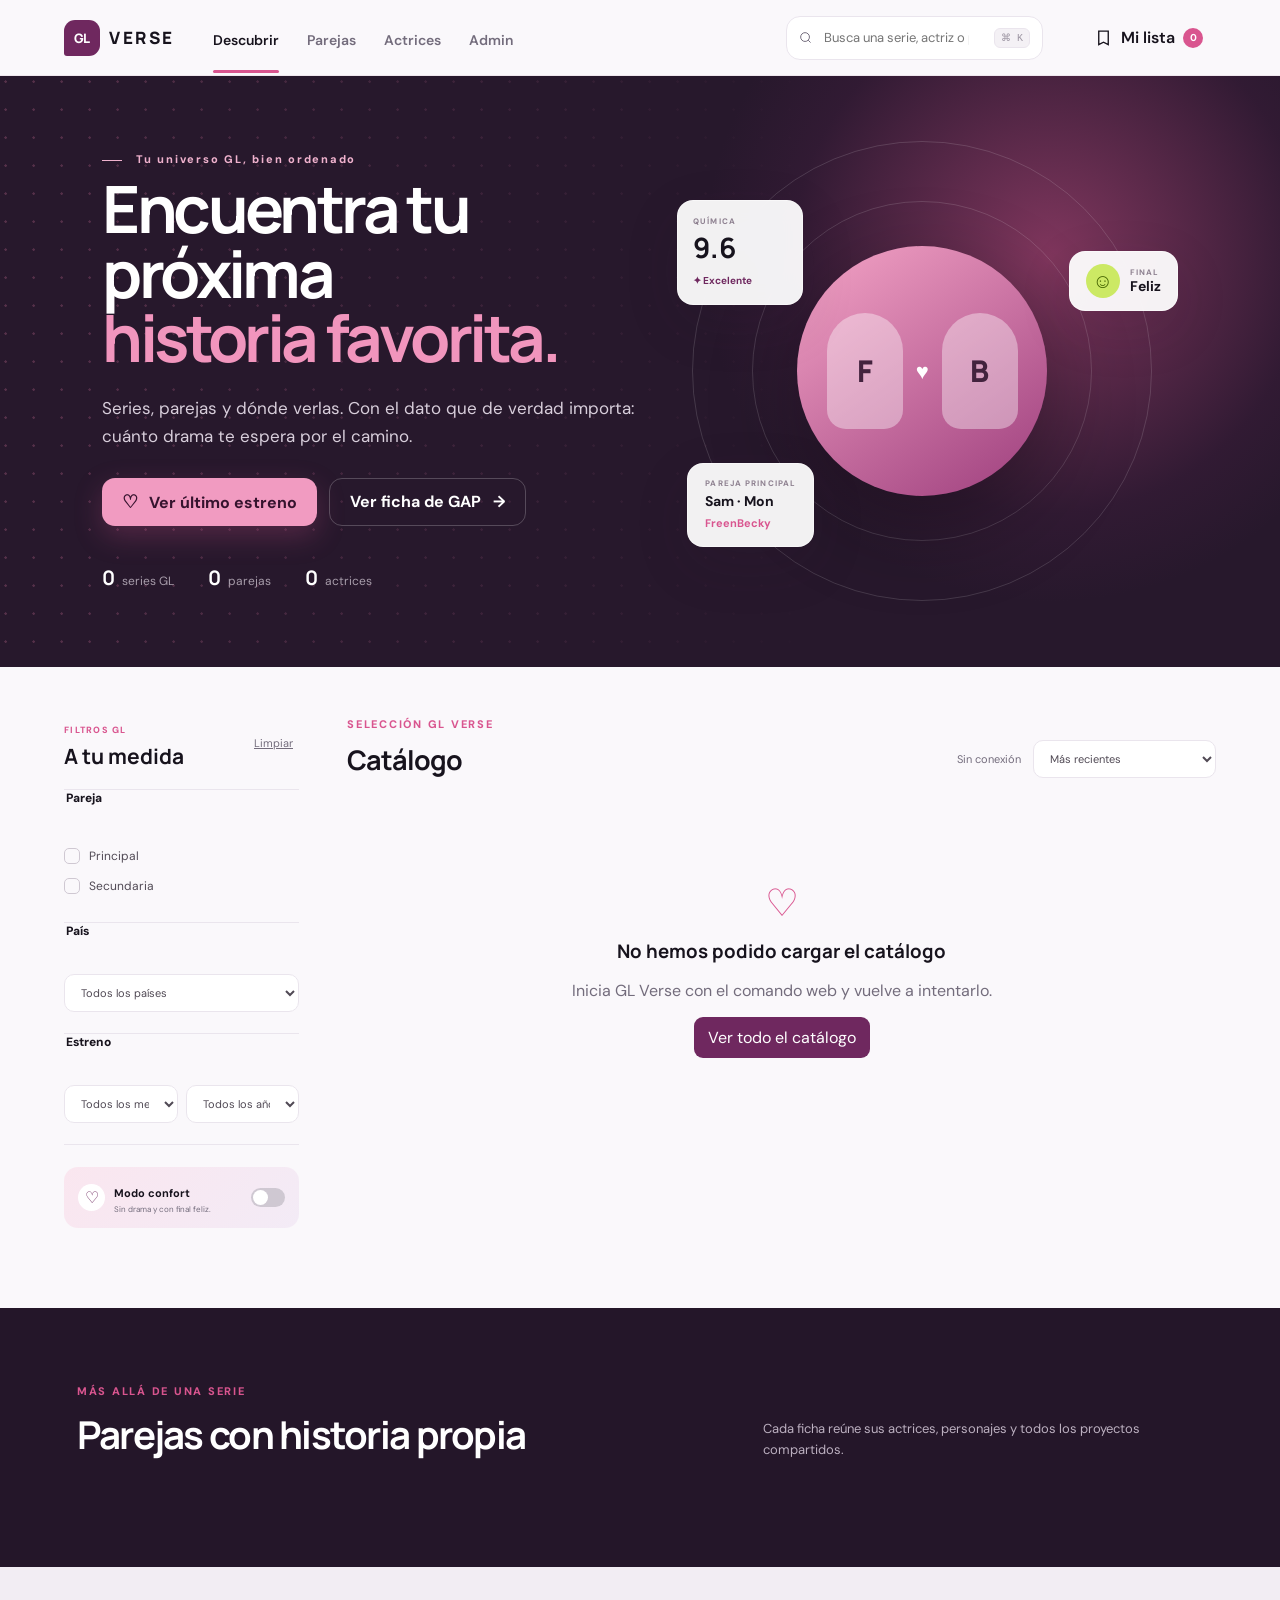
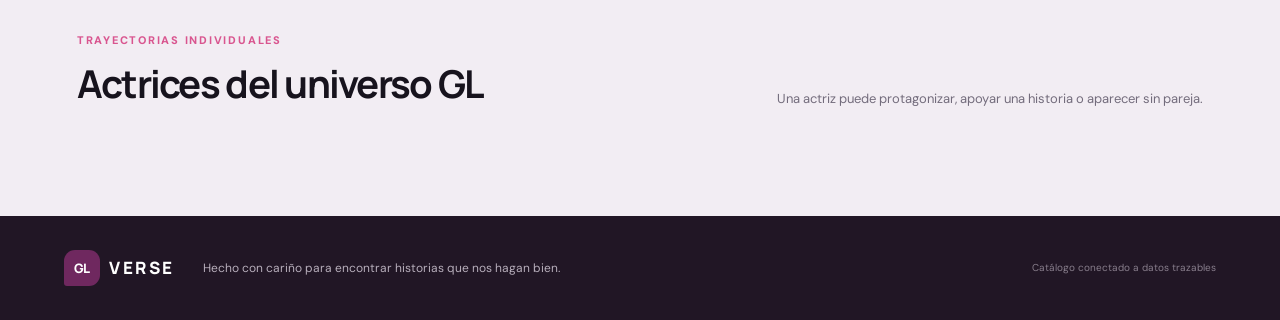
==== web/index.html @ 0f93eab9 "Add authenticated catalog backoffice" ====
<!doctype html>
<html lang="es">
  <head>
    <meta charset="utf-8" />
    <meta name="viewport" content="width=device-width, initial-scale=1" />
    <meta name="description" content="GL Verse, descubre series GL por parejas, química, drama y final." />
    <title>GL Verse — Tu guía del universo GL</title>
    <link rel="preconnect" href="https://fonts.googleapis.com" />
    <link rel="preconnect" href="https://fonts.gstatic.com" crossorigin />
    <link href="https://fonts.googleapis.com/css2?family=DM+Sans:wght@400;500;600;700&family=Manrope:wght@600;700;800&display=swap" rel="stylesheet" />
    <link rel="stylesheet" href="styles.css" />
  </head>
  <body>
    <header class="topbar">
      <a class="brand" href="#" aria-label="GL Verse, inicio">
        <span class="brand-mark" aria-hidden="true">GL</span>
        <span>VERSE</span>
      </a>
      <nav class="main-nav" aria-label="Navegación principal">
        <a class="active" href="#discover">Descubrir</a>
        <a href="#couples">Parejas</a>
        <a href="#actresses">Actrices</a>
        <a href="/admin.html">Admin</a>
      </nav>
      <label class="search" for="search-input">
        <svg viewBox="0 0 24 24" aria-hidden="true"><path d="m21 21-4.35-4.35m2.35-5.65a8 8 0 1 1-16 0 8 8 0 0 1 16 0Z" /></svg>
        <input id="search-input" type="search" placeholder="Busca una serie, actriz o pareja…" autocomplete="off" />
        <kbd>⌘ K</kbd>
      </label>
      <button class="watchlist-button" type="button" aria-label="Abrir mi lista">
        <svg viewBox="0 0 24 24" aria-hidden="true"><path d="M6 4h12v17l-6-3-6 3V4Z" /></svg>
        <span>Mi lista</span>
        <strong id="saved-count">0</strong>
      </button>
    </header>

    <main>
      <section class="hero" id="discover">
        <div class="hero-glow"></div>
        <div class="hero-copy">
          <p class="eyebrow"><span></span> Tu universo GL, bien ordenado</p>
          <h1>Encuentra tu próxima<br /><em>historia favorita.</em></h1>
          <p class="hero-description">Series, parejas y dónde verlas. Con el dato que de verdad importa: cuánto drama te espera por el camino.</p>
          <div class="hero-actions">
            <button class="primary-button" type="button" data-open-latest>
              <span aria-hidden="true">♡</span> Ver último estreno
            </button>
            <button class="ghost-button" type="button" data-open-featured>Ver ficha de GAP <span>→</span></button>
          </div>
          <div class="hero-metrics" aria-label="Resumen del catálogo">
            <div><strong id="metric-series">0</strong><span>series GL</span></div>
            <div><strong id="metric-pairs">0</strong><span>parejas</span></div>
            <div><strong id="metric-actresses">0</strong><span>actrices</span></div>
          </div>
        </div>
        <div class="hero-visual" aria-hidden="true">
          <div class="orbit orbit-one"></div>
          <div class="orbit orbit-two"></div>
          <div class="couple-silhouette"><span>F</span><i>♥</i><span>B</span></div>
          <div class="floating-card chemistry"><small>QUÍMICA</small><strong>9.6</strong><span>✦ Excelente</span></div>
          <div class="floating-card ending"><span>☺</span><div><small>FINAL</small><strong>Feliz</strong></div></div>
          <div class="floating-card pairing"><small>PAREJA PRINCIPAL</small><strong>Sam · Mon</strong><span>FreenBecky</span></div>
        </div>
      </section>

      <section class="provider-section" aria-labelledby="providers-title" hidden>
        <div class="section-heading compact">
          <div><p class="eyebrow">DÓNDE VER</p><h2 id="providers-title">Tus plataformas</h2></div>
          <p>Selecciona una o varias</p>
        </div>
        <div class="provider-list" id="provider-list"></div>
      </section>

      <section class="catalog" id="popular">
        <aside class="filters" aria-label="Filtros del catálogo">
          <div class="filter-title"><div><span>FILTROS GL</span><h2>A tu medida</h2></div><button id="reset-filters" type="button">Limpiar</button></div>
          <fieldset id="drama-fieldset" hidden>
            <legend>Nivel de drama</legend>
            <label class="range-label"><span>Sin drama</span><span>Alto</span></label>
            <input id="drama-filter" type="range" min="0" max="3" value="3" />
            <div class="range-value">Hasta <strong id="drama-value">3</strong>/3</div>
          </fieldset>
          <fieldset id="ending-fieldset" hidden>
            <legend>Tipo de final</legend>
            <label class="check-row"><input type="checkbox" name="ending" value="happy" /><span class="fake-check"></span><span>Final feliz</span><b>☺</b></label>
            <label class="check-row"><input type="checkbox" name="ending" value="bittersweet" /><span class="fake-check"></span><span>Final agridulce</span><b>◐</b></label>
            <label class="check-row"><input type="checkbox" name="ending" value="open" /><span class="fake-check"></span><span>Final abierto</span><b>◌</b></label>
            <label class="check-row"><input type="checkbox" name="ending" value="sad" /><span class="fake-check"></span><span>Final triste o trágico</span><b>☂</b></label>
          </fieldset>
          <fieldset>
            <legend>Pareja</legend>
            <label class="check-row"><input type="checkbox" name="pairing" value="main" /><span class="fake-check"></span><span>Principal</span></label>
            <label class="check-row"><input type="checkbox" name="pairing" value="supporting" /><span class="fake-check"></span><span>Secundaria</span></label>
          </fieldset>
          <fieldset>
            <legend>País</legend>
            <select id="country-filter"><option value="">Todos los países</option><option>Tailandia</option><option>Corea del Sur</option><option>Japón</option><option>Taiwán</option></select>
          </fieldset>
          <fieldset>
            <legend>Estreno</legend>
            <div class="release-filters">
              <select id="release-month-filter" aria-label="Filtrar por mes de estreno"><option value="">Todos los meses</option></select>
              <select id="release-year-filter" aria-label="Filtrar por año de estreno"><option value="">Todos los años</option></select>
            </div>
          </fieldset>
          <fieldset id="tag-fieldset" hidden>
            <legend>Etiqueta</legend>
            <select id="tag-filter"><option value="">Todas las etiquetas</option></select>
          </fieldset>
          <div class="comfort-box" id="comfort-box" hidden><span>♡</span><div><strong>Modo confort</strong><p>Sin drama y con final feliz.</p></div><button id="comfort-toggle" class="toggle" type="button" role="switch" aria-checked="false"><i></i></button></div>
        </aside>

        <div class="catalog-content">
          <div class="section-heading">
            <div><p class="eyebrow">SELECCIÓN GL VERSE</p><h2>Catálogo</h2></div>
            <div class="sort-control"><span id="result-count">Cargando…</span><select id="sort-select" aria-label="Ordenar catálogo"><option value="newest">Más recientes</option><option value="title">Título</option><option value="score" disabled>Mejor nota · próximamente</option></select></div>
          </div>
          <div class="active-filters" id="active-filters" aria-live="polite"></div>
          <div class="card-grid" id="series-grid"></div>
          <div class="empty-state" id="empty-state" hidden><span>♡</span><h3>No hemos encontrado ese match</h3><p>Prueba a quitar algún filtro o buscar otra pareja.</p><button type="button" data-reset>Ver todo el catálogo</button></div>
        </div>
      </section>

      <section class="universe-section" id="couples" aria-labelledby="couples-title">
        <div class="universe-heading"><div><p class="eyebrow">MÁS ALLÁ DE UNA SERIE</p><h2 id="couples-title">Parejas con historia propia</h2></div><p>Cada ficha reúne sus actrices, personajes y todos los proyectos compartidos.</p></div>
        <div class="pair-grid" id="pair-grid"></div>
      </section>

      <section class="universe-section actresses-section" id="actresses" aria-labelledby="actresses-title">
        <div class="universe-heading"><div><p class="eyebrow">TRAYECTORIAS INDIVIDUALES</p><h2 id="actresses-title">Actrices del universo GL</h2></div><p>Una actriz puede protagonizar, apoyar una historia o aparecer sin pareja.</p></div>
        <div class="actress-grid" id="actress-grid"></div>
      </section>
    </main>

    <dialog class="detail-dialog" id="detail-dialog">
      <button class="dialog-close" type="button" aria-label="Cerrar">×</button>
      <div id="detail-content"></div>
    </dialog>

    <footer>
      <a class="brand" href="#"><span class="brand-mark">GL</span><span>VERSE</span></a>
      <p>Hecho con cariño para encontrar historias que nos hagan bien.</p>
      <span>Catálogo conectado a datos trazables</span>
    </footer>
    <script src="app.js"></script>
  </body>
</html>
---- web/styles.css ----
:root {
  --ink: #17131d;
  --muted: #736c7c;
  --paper: #faf8fb;
  --surface: #ffffff;
  --line: #eae5ed;
  --plum: #6f285f;
  --pink: #d9558f;
  --pink-soft: #f7dce9;
  --lime: #cce964;
  --shadow: 0 18px 55px rgba(49, 26, 47, 0.12);
}

* { box-sizing: border-box; }
html { scroll-behavior: smooth; }
body { margin: 0; background: var(--paper); color: var(--ink); font-family: "DM Sans", sans-serif; }
button, input, select { font: inherit; }
button, select { cursor: pointer; }

.topbar { position: sticky; top: 0; z-index: 30; height: 76px; padding: 0 clamp(24px, 5vw, 76px); display: flex; align-items: center; gap: 38px; background: rgba(250, 248, 251, .91); border-bottom: 1px solid rgba(111, 40, 95, .08); backdrop-filter: blur(18px); }
.brand { display: inline-flex; align-items: center; gap: 9px; color: var(--ink); font-family: Manrope, sans-serif; font-size: 17px; font-weight: 800; letter-spacing: .15em; text-decoration: none; white-space: nowrap; }
.brand-mark { width: 36px; height: 36px; display: grid; place-items: center; color: white; background: var(--plum); border-radius: 11px 11px 11px 3px; font-size: 13px; letter-spacing: -.04em; }
.main-nav { display: flex; gap: 28px; }
.main-nav a { position: relative; padding: 28px 0 24px; color: var(--muted); font-size: 14px; font-weight: 600; text-decoration: none; }
.main-nav a.active, .main-nav a:hover { color: var(--ink); }
.main-nav a.active::after { content: ""; position: absolute; left: 0; right: 0; bottom: 0; height: 3px; border-radius: 3px; background: var(--pink); }
.search { min-width: 240px; max-width: 430px; height: 44px; margin-left: auto; padding: 0 12px; display: flex; align-items: center; gap: 10px; background: white; border: 1px solid var(--line); border-radius: 14px; }
.search:focus-within { border-color: rgba(217, 85, 143, .65); box-shadow: 0 0 0 4px rgba(217, 85, 143, .1); }
.search svg { width: 19px; fill: none; stroke: var(--muted); stroke-width: 1.8; }
.search input { width: 100%; border: 0; outline: 0; background: transparent; color: var(--ink); font-size: 13px; }
.search kbd { padding: 3px 6px; color: #9b94a1; background: #f4f1f5; border: 1px solid var(--line); border-radius: 6px; font-size: 10px; white-space: nowrap; }
.watchlist-button { height: 42px; padding: 0 13px; display: flex; align-items: center; gap: 8px; color: var(--ink); background: transparent; border: 0; border-radius: 12px; font-weight: 600; }
.watchlist-button:hover { background: white; }
.watchlist-button svg { width: 19px; fill: none; stroke: currentColor; stroke-width: 1.7; }
.watchlist-button strong { min-width: 20px; height: 20px; display: grid; place-items: center; color: white; background: var(--pink); border-radius: 99px; font-size: 10px; }

.hero { position: relative; min-height: 510px; padding: 76px clamp(24px, 8vw, 122px); display: grid; grid-template-columns: 1.05fr .95fr; align-items: center; overflow: hidden; color: white; background: #27182c; }
.hero::before { content: ""; position: absolute; inset: 0; opacity: .22; background-image: radial-gradient(circle at 20% 20%, #ff8ab7 0 1px, transparent 1.5px); background-size: 28px 28px; mask-image: linear-gradient(90deg, black, transparent 65%); }
.hero-glow { position: absolute; width: 700px; height: 700px; right: -120px; top: -170px; border-radius: 50%; background: radial-gradient(circle, rgba(217,85,143,.5), rgba(111,40,95,.14) 52%, transparent 70%); }
.hero-copy { position: relative; z-index: 2; max-width: 650px; }
.eyebrow { margin: 0 0 10px; color: var(--pink); font-size: 11px; font-weight: 800; letter-spacing: .16em; }
.hero .eyebrow { color: #f0b2ce; }
.hero .eyebrow span { width: 20px; height: 1px; margin-right: 9px; display: inline-block; vertical-align: middle; background: currentColor; }
.hero h1 { margin: 0; font-family: Manrope, sans-serif; font-size: clamp(44px, 5.1vw, 76px); line-height: .99; letter-spacing: -.055em; }
.hero h1 em { color: #f195bd; font-style: normal; }
.hero-description { max-width: 560px; margin: 24px 0 28px; color: #d8cedb; font-size: 17px; line-height: 1.65; }
.hero-actions { display: flex; gap: 12px; }
.primary-button, .ghost-button { min-height: 48px; padding: 0 20px; border-radius: 13px; font-weight: 700; }
.primary-button { color: #36132e; background: #f19bc1; border: 0; box-shadow: 0 10px 28px rgba(217,85,143,.25); }
.primary-button:hover { background: #f7b5d1; transform: translateY(-1px); }
.primary-button span { margin-right: 7px; font-size: 18px; }
.ghost-button { color: white; background: transparent; border: 1px solid rgba(255,255,255,.22); }
.ghost-button:hover { background: rgba(255,255,255,.08); }
.ghost-button span { margin-left: 8px; }
.hero-metrics { margin-top: 38px; display: flex; gap: 34px; }
.hero-metrics div { display: flex; align-items: baseline; gap: 7px; }
.hero-metrics strong { font-family: Manrope, sans-serif; font-size: 20px; }
.hero-metrics span { color: #a89dab; font-size: 12px; }

.hero-visual { position: relative; z-index: 2; height: 390px; }
.orbit { position: absolute; left: 50%; top: 50%; border: 1px solid rgba(255,255,255,.14); border-radius: 50%; transform: translate(-50%,-50%); }
.orbit-one { width: 340px; height: 340px; }
.orbit-two { width: 460px; height: 460px; }
.couple-silhouette { position: absolute; left: 50%; top: 50%; width: 250px; height: 250px; display: flex; align-items: center; justify-content: center; gap: 13px; border-radius: 50%; background: linear-gradient(145deg, #f4a4c6, #9d3e7d); box-shadow: 0 30px 90px rgba(0,0,0,.3); transform: translate(-50%,-50%); }
.couple-silhouette span { width: 76px; height: 116px; padding-top: 37px; border-radius: 48px 48px 24px 24px; text-align: center; color: #43233e; background: rgba(255,255,255,.38); font-family: Manrope; font-size: 30px; font-weight: 800; }
.couple-silhouette i { color: white; font-size: 22px; font-style: normal; }
.floating-card { position: absolute; color: var(--ink); background: rgba(255,255,255,.94); border: 1px solid rgba(255,255,255,.5); border-radius: 16px; box-shadow: var(--shadow); backdrop-filter: blur(10px); }
.floating-card small { display: block; color: #8f8291; font-size: 8px; font-weight: 800; letter-spacing: .14em; }
.chemistry { left: 2%; top: 6%; width: 126px; padding: 15px; }
.chemistry strong { display: block; margin: 2px 0; font-family: Manrope; font-size: 28px; }
.chemistry span { color: var(--plum); font-size: 10px; font-weight: 700; }
.ending { right: 0; top: 19%; padding: 12px 16px; display: flex; align-items: center; gap: 10px; }
.ending > span { width: 34px; height: 34px; display: grid; place-items: center; color: #456400; background: var(--lime); border-radius: 50%; font-size: 20px; }
.ending strong { display: block; font-size: 14px; }
.pairing { left: 4%; bottom: 5%; padding: 14px 17px; }
.pairing strong { display: block; margin: 4px 0 1px; font-size: 14px; }
.pairing span { color: var(--pink); font-size: 11px; font-weight: 700; }

.provider-section { padding: 38px clamp(24px, 6vw, 90px) 30px; background: white; border-bottom: 1px solid var(--line); }
.section-heading { margin-bottom: 22px; display: flex; align-items: end; justify-content: space-between; gap: 20px; }
.section-heading.compact { align-items: center; }
.section-heading h2 { margin: 0; font-family: Manrope; font-size: 27px; letter-spacing: -.035em; }
.section-heading.compact h2 { font-size: 20px; }
.section-heading.compact p:last-child { color: var(--muted); font-size: 12px; }
.provider-list { display: flex; gap: 11px; overflow-x: auto; scrollbar-width: none; }
.provider-list::-webkit-scrollbar { display: none; }
.provider-pill { flex: 0 0 auto; height: 54px; padding: 0 17px 0 10px; display: flex; align-items: center; gap: 10px; color: var(--ink); background: var(--surface); border: 1px solid var(--line); border-radius: 15px; font-weight: 700; }
.provider-pill:hover, .provider-pill.active { border-color: var(--pink); box-shadow: 0 6px 20px rgba(111,40,95,.08); }
.provider-pill.active { background: #fff7fa; }
.provider-icon { width: 35px; height: 35px; display: grid; place-items: center; color: white; border-radius: 10px; font-size: 10px; font-weight: 800; letter-spacing: -.03em; }
.provider-pill small { display: block; color: var(--muted); font-size: 9px; font-weight: 500; }

.catalog { max-width: 1500px; margin: 0 auto; padding: 50px clamp(24px, 5vw, 76px) 80px; display: grid; grid-template-columns: 235px minmax(0, 1fr); gap: 48px; }
.filters { align-self: start; position: sticky; top: 100px; }
.filter-title { padding-bottom: 19px; display: flex; justify-content: space-between; border-bottom: 1px solid var(--line); }
.filter-title span { color: var(--pink); font-size: 9px; font-weight: 800; letter-spacing: .14em; }
.filter-title h2 { margin: 4px 0 0; font-family: Manrope; font-size: 21px; }
.filter-title button { color: var(--muted); background: none; border: 0; font-size: 11px; text-decoration: underline; }
.filters fieldset { margin: 0; padding: 21px 0; border: 0; border-bottom: 1px solid var(--line); }
.filters legend { margin-bottom: 14px; font-size: 12px; font-weight: 800; }
.range-label { display: flex; justify-content: space-between; color: var(--muted); font-size: 9px; }
.filters input[type="range"] { width: 100%; height: 4px; margin: 12px 0 7px; accent-color: var(--pink); }
.range-value { color: var(--muted); font-size: 10px; text-align: right; }
.range-value strong { color: var(--pink); }
.check-row { min-height: 30px; display: flex; align-items: center; gap: 9px; color: #514a55; font-size: 12px; cursor: pointer; }
.check-row input { position: absolute; opacity: 0; }
.fake-check { width: 16px; height: 16px; display: grid; place-items: center; border: 1px solid #cfc8d2; border-radius: 5px; }
.check-row input:checked + .fake-check { background: var(--pink); border-color: var(--pink); }
.check-row input:checked + .fake-check::after { content: "✓"; color: white; font-size: 10px; }
.check-row b { margin-left: auto; color: var(--muted); font-weight: 400; }
.filters select, .sort-control select { width: 100%; padding: 10px 12px; color: #514a55; background: white; border: 1px solid var(--line); border-radius: 10px; font-size: 11px; outline: 0; }
.release-filters { display: grid; grid-template-columns: repeat(2,minmax(0,1fr)); gap: 8px; }
.comfort-box { margin-top: 22px; padding: 14px; display: grid; grid-template-columns: 28px 1fr auto; align-items: center; gap: 8px; background: linear-gradient(135deg,#fae6ef,#f3ebf6); border-radius: 14px; }
.comfort-box > span { width: 27px; height: 27px; display: grid; place-items: center; color: var(--plum); background: white; border-radius: 50%; }
.comfort-box strong { font-size: 11px; }
.comfort-box p { margin: 2px 0 0; color: var(--muted); font-size: 8px; }
.toggle { width: 34px; height: 19px; padding: 2px; background: #cfc8d2; border: 0; border-radius: 99px; }
.toggle i { width: 15px; height: 15px; display: block; background: white; border-radius: 50%; transition: transform .2s; }
.toggle[aria-checked="true"] { background: var(--pink); }
.toggle[aria-checked="true"] i { transform: translateX(15px); }

.sort-control { display: flex; align-items: center; gap: 12px; }
.sort-control span { color: var(--muted); font-size: 11px; white-space: nowrap; }
.sort-control select { width: auto; min-width: 145px; }
.active-filters { min-height: 0; margin: -8px 0 16px; display: flex; flex-wrap: wrap; gap: 7px; }
.filter-chip { padding: 6px 9px; color: var(--plum); background: var(--pink-soft); border: 0; border-radius: 99px; font-size: 10px; font-weight: 700; }
.filter-chip::after { content: " ×"; }
.card-grid { display: grid; grid-template-columns: repeat(3, minmax(0, 1fr)); gap: 25px 18px; }
.series-card { min-width: 0; }
.poster { position: relative; aspect-ratio: 16/21; padding: 17px; overflow: hidden; display: flex; flex-direction: column; justify-content: space-between; color: white; background: linear-gradient(145deg,var(--poster-start),var(--poster-end)); border-radius: 17px; box-shadow: 0 12px 28px rgba(42,29,44,.12); cursor: pointer; transition: transform .2s, box-shadow .2s; }
.poster:hover { transform: translateY(-4px); box-shadow: 0 20px 35px rgba(42,29,44,.18); }
.poster > img { position: absolute; inset: 0; width: 100%; height: 100%; object-fit: cover; }
.poster > img + .poster-top, .poster > img ~ .poster-title { text-shadow: 0 1px 10px rgba(0,0,0,.7); }
.poster::before { content: ""; position: absolute; width: 170px; height: 230px; right: -45px; bottom: -55px; border: 1px solid rgba(255,255,255,.25); border-radius: 50% 50% 20% 20%; transform: rotate(-20deg); }
.poster::after { content: attr(data-initials); position: absolute; right: 13px; bottom: -17px; color: rgba(255,255,255,.12); font-family: Manrope; font-size: 85px; font-weight: 800; letter-spacing: -.08em; }
.poster-top, .poster-title { position: relative; z-index: 2; }
.poster-top { display: flex; justify-content: space-between; align-items: start; }
.rank { width: 29px; height: 29px; display: grid; place-items: center; background: rgba(18,9,23,.35); border: 1px solid rgba(255,255,255,.3); border-radius: 9px; font-size: 10px; font-weight: 800; backdrop-filter: blur(8px); }
.save-button { width: 33px; height: 33px; display: grid; place-items: center; color: white; background: rgba(18,9,23,.3); border: 1px solid rgba(255,255,255,.25); border-radius: 50%; font-size: 17px; }
.save-button.saved { color: #37132f; background: var(--lime); }
.poster-title small { font-size: 9px; font-weight: 700; letter-spacing: .12em; opacity: .8; }
.poster-title strong { display: block; max-width: 90%; margin-top: 5px; font-family: Manrope; font-size: clamp(21px,2vw,31px); line-height: .98; letter-spacing: -.045em; }
.card-info { padding: 12px 4px 0; }
.card-info h3 { margin: 0 0 4px; font-family: Manrope; font-size: 15px; letter-spacing: -.02em; white-space: nowrap; overflow: hidden; text-overflow: ellipsis; }
.card-meta { color: var(--muted); font-size: 10px; }
.review-badge { width: max-content; margin-top: 7px; padding: 4px 7px; display: block; color: #496100; background: #e8f5ba; border-radius: 7px; font-size: 8px; font-weight: 800; text-transform: uppercase; letter-spacing: .05em; }
.pair-row { margin-top: 9px; display: flex; align-items: center; justify-content: space-between; gap: 7px; }
.pair-name { min-width: 0; color: var(--plum); font-size: 11px; font-weight: 700; white-space: nowrap; overflow: hidden; text-overflow: ellipsis; }
.badges { display: flex; gap: 4px; }
.badge { padding: 4px 6px; border-radius: 6px; font-size: 8px; font-weight: 800; white-space: nowrap; }
.badge.happy { color: #466000; background: #e8f5ba; }
.badge.drama { color: #8c3b60; background: #f8deea; }
.empty-state { padding: 70px 20px; text-align: center; }
.empty-state > span { font-size: 38px; color: var(--pink); }
.empty-state h3 { margin: 10px 0 5px; font-family: Manrope; }
.empty-state p { color: var(--muted); }
.empty-state button { padding: 10px 14px; color: white; background: var(--plum); border: 0; border-radius: 9px; }

.detail-dialog { width: min(1080px, calc(100% - 30px)); max-height: min(900px, calc(100vh - 32px)); padding: 0; overflow: auto; color: var(--ink); background: white; border: 0; border-radius: 24px; box-shadow: 0 35px 100px rgba(16,7,18,.4); }
.detail-dialog::backdrop { background: rgba(21,12,23,.66); backdrop-filter: blur(6px); }
.dialog-close { position: absolute; z-index: 3; right: 16px; top: 16px; width: 38px; height: 38px; color: white; background: rgba(0,0,0,.25); border: 1px solid rgba(255,255,255,.3); border-radius: 50%; font-size: 24px; }
.detail-hero { min-height: 245px; padding: 36px; display: flex; align-items: end; color: white; }
.detail-hero .eyebrow { color: rgba(255,255,255,.7); }
.detail-hero h2 { margin: 0; font-family: Manrope; font-size: 40px; letter-spacing: -.05em; }
.detail-body { padding: 27px 36px 34px; display: grid; grid-template-columns: 1.2fr .8fr; gap: 36px; }
.detail-body p { color: var(--muted); font-size: 13px; line-height: 1.65; }
.pair-card { padding: 17px; background: #f8f3f7; border-radius: 15px; }
.pair-card small { color: var(--pink); font-size: 9px; font-weight: 800; letter-spacing: .1em; }
.pair-card h3 { margin: 5px 0 2px; font-family: Manrope; }
.pair-card p { margin: 0; }
.score-grid { display: grid; grid-template-columns: 1fr 1fr; gap: 9px; }
.score-grid div { padding: 13px; border: 1px solid var(--line); border-radius: 12px; }
.score-grid span { display: block; color: var(--muted); font-size: 9px; }
.score-grid strong { font-family: Manrope; font-size: 18px; }
.where-to-watch { margin-top: 13px; padding: 13px; display: flex; justify-content: space-between; align-items: center; background: var(--ink); color: white; border-radius: 12px; font-size: 11px; }
.where-to-watch strong { color: var(--lime); }

.universe-section { padding: 76px clamp(24px, 6vw, 90px); background: #241629; color: white; }
.universe-section.actresses-section { padding-top: 66px; background: #f2edf3; color: var(--ink); }
.universe-heading { max-width: 1420px; margin: 0 auto 30px; display: flex; align-items: end; justify-content: space-between; gap: 30px; }
.universe-heading h2 { margin: 0; font-family: Manrope; font-size: clamp(28px,3vw,42px); letter-spacing: -.045em; }
.universe-heading > p { max-width: 440px; margin: 0; color: #bcb0c0; font-size: 13px; line-height: 1.6; }
.actresses-section .universe-heading > p { color: var(--muted); }
.pair-grid { max-width: 1420px; margin: 0 auto; display: grid; grid-template-columns: repeat(5,minmax(0,1fr)); gap: 15px; }
.universe-card { min-width: 0; padding: 0; overflow: hidden; color: white; text-align: left; background: rgba(255,255,255,.06); border: 1px solid rgba(255,255,255,.1); border-radius: 18px; transition: transform .2s, border-color .2s; }
.universe-card:hover { transform: translateY(-4px); border-color: rgba(241,149,189,.65); }
.universe-card .entity-media { aspect-ratio: 16/10; border-radius: 0; }
.universe-card-copy { padding: 14px 15px 16px; display: block; }
.universe-card-copy small { color: #c7b9ca; font-size: 9px; text-transform: uppercase; letter-spacing: .1em; }
.universe-card-copy strong { margin: 3px 0; display: block; font-family: Manrope; font-size: 17px; }
.universe-card-copy > span { color: #e6a7c5; font-size: 11px; }
.actress-grid { max-width: 1420px; margin: 0 auto; display: grid; grid-template-columns: repeat(6,minmax(0,1fr)); gap: 12px; }
.actress-card { min-width: 0; padding: 12px; display: flex; align-items: center; gap: 11px; text-align: left; color: var(--ink); background: white; border: 1px solid var(--line); border-radius: 15px; transition: transform .2s, box-shadow .2s; }
.actress-card:hover { transform: translateY(-2px); box-shadow: 0 12px 25px rgba(49,26,47,.1); }
.actress-card .entity-media { flex: 0 0 48px; width: 48px; height: 48px; aspect-ratio: 1; border-radius: 50%; }
.actress-card > span { min-width: 0; }
.actress-card strong, .actress-card small { display: block; overflow: hidden; text-overflow: ellipsis; white-space: nowrap; }
.actress-card strong { font-family: Manrope; font-size: 13px; }
.actress-card small { margin-top: 3px; color: var(--muted); font-size: 9px; }

.entity-media { position: relative; width: 100%; aspect-ratio: 4/5; overflow: hidden; display: grid; place-items: center; background: linear-gradient(145deg,var(--media-start),var(--media-end)); border-radius: 19px; }
.entity-media.cover { aspect-ratio: 3/4; }
.entity-media.portrait { aspect-ratio: 4/5; }
.entity-media img { position: absolute; inset: 0; width: 100%; height: 100%; object-fit: cover; }
.media-fallback { color: rgba(255,255,255,.8); font-family: Manrope; font-size: clamp(32px,6vw,76px); font-weight: 800; letter-spacing: -.08em; text-shadow: 0 12px 30px rgba(0,0,0,.18); }
.entity-media::after { content: ""; position: absolute; width: 72%; height: 72%; right: -25%; bottom: -30%; border: 1px solid rgba(255,255,255,.25); border-radius: 50%; }
.image-source { position: absolute; z-index: 2; left: 10px; bottom: 10px; padding: 6px 8px; color: white; background: rgba(20,10,23,.62); border-radius: 7px; font-size: 8px; text-decoration: none; backdrop-filter: blur(8px); }
.release-source { display: inline-block; margin-top: 8px; color: var(--pink); font-size: 9px; font-weight: 700; text-decoration: none; }
.availability-list { margin-top: 8px; border: 1px solid var(--line); border-radius: 12px; overflow: hidden; }
.availability-row { min-height: 60px; padding: 9px 12px; display: grid; grid-template-columns: auto 1fr auto; align-items: center; gap: 11px; color: var(--ink); text-decoration: none; border-bottom: 1px solid var(--line); }
.availability-row .provider-icon { background: var(--plum); }
.availability-row:last-child { border-bottom: 0; }
.availability-row:hover { background: #fcf8fa; }
.availability-row strong, .availability-row small { display: block; }
.availability-row strong { font-family: Manrope; font-size: 12px; }
.availability-row small { margin-top: 3px; color: var(--muted); font-size: 9px; }
.availability-row em { color: var(--plum); font-size: 9px; font-style: normal; }
.pending-copy { padding: 14px; color: var(--muted); font-size: 11px; }
.metadata-grid { display: grid; grid-template-columns: repeat(2,minmax(0,1fr)); gap: 10px; }
.metadata-grid > span, .metadata-row, .warning-row { padding: 12px; background: #fbf8fa; border: 1px solid var(--line); border-radius: 11px; }
.metadata-grid small, .metadata-row small, .warning-row small { display: block; margin-top: 3px; color: var(--muted); font-size: 10px; }
.metadata-chips { display: flex; flex-wrap: wrap; gap: 7px; }
.metadata-chip { padding: 6px 10px; color: var(--plum); background: var(--pink-soft); border-radius: 99px; font-size: 10px; font-weight: 700; }
.metadata-list { display: grid; gap: 8px; }
.warning-row.high { border-left: 4px solid #a33d61; }
.warning-row.medium { border-left: 4px solid #d18846; }
.warning-row.low { border-left: 4px solid #73915c; }
.season-row { padding: 12px; background: #fbf8fa; border: 1px solid var(--line); border-radius: 11px; }
.season-row summary { cursor: pointer; font-weight: 700; }
.season-row summary small { margin-left: 7px; color: var(--muted); font-weight: 500; }
.season-row p { padding: 9px 0 0 12px; display: flex; justify-content: space-between; gap: 12px; color: var(--muted); font-size: 10px; }
.detail-toolbar { min-height: 58px; padding: 0 64px 0 24px; display: flex; align-items: center; justify-content: space-between; color: var(--muted); border-bottom: 1px solid var(--line); font-size: 10px; font-weight: 800; letter-spacing: .12em; text-transform: uppercase; }
.detail-toolbar button { padding: 8px 10px; color: var(--plum); background: var(--pink-soft); border: 0; border-radius: 9px; font-size: 10px; font-weight: 700; letter-spacing: 0; text-transform: none; }
.detail-layout { padding: 34px; display: grid; grid-template-columns: minmax(220px,300px) minmax(0,1fr); gap: 38px; }
.detail-layout > aside { min-width: 0; }
.detail-main { min-width: 0; }
.detail-main h2 { margin: 0; font-family: Manrope; font-size: clamp(36px,5vw,59px); line-height: 1; letter-spacing: -.055em; }
.detail-lead { max-width: 680px; margin: 18px 0 23px; color: var(--muted); font-size: 14px; line-height: 1.7; }
.real-name { margin: 7px 0 20px; color: var(--muted); font-size: 15px; }
.score-strip { display: grid; grid-template-columns: repeat(4,1fr); border: 1px solid var(--line); border-radius: 14px; }
.score-strip span { padding: 13px; border-right: 1px solid var(--line); }
.score-strip span:last-child { border-right: 0; }
.score-strip small, .section-kicker { display: block; color: var(--muted); font-size: 8px; font-weight: 800; letter-spacing: .11em; }
.score-strip strong { margin-top: 3px; display: block; font-family: Manrope; font-size: 14px; }
.detail-section { margin-top: 28px; }
.section-kicker { margin: 0 0 10px; color: var(--pink); }
.relation-grid { display: grid; grid-template-columns: repeat(2,minmax(0,1fr)); gap: 9px; }
.relation-card { padding: 12px; display: flex; align-items: center; gap: 12px; text-align: left; color: var(--ink); background: #f8f3f7; border: 1px solid transparent; border-radius: 14px; }
.relation-card:hover { border-color: #e7bad0; }
.relation-avatar, .cast-avatar, .compact-pair > span { flex: 0 0 auto; width: 45px; height: 45px; display: grid; place-items: center; color: white; background: linear-gradient(145deg,var(--media-start),var(--media-end)); border-radius: 13px; font-family: Manrope; font-size: 12px; font-weight: 800; }
.cast-avatar { position: relative; overflow: hidden; }
.cast-avatar img { position: absolute; inset: 0; width: 100%; height: 100%; object-fit: cover; }
.relation-card > span:last-child { min-width: 0; }
.relation-card small, .relation-card strong, .relation-card em { display: block; }
.relation-card small { color: var(--pink); font-size: 8px; font-weight: 800; text-transform: uppercase; }
.relation-card strong { margin: 2px 0; font-family: Manrope; font-size: 13px; }
.relation-card em { color: var(--muted); font-size: 10px; font-style: normal; }
.cast-list, .history-list { overflow: hidden; border: 1px solid var(--line); border-radius: 14px; }
.cast-row, .history-row { width: 100%; min-height: 62px; padding: 10px 12px; display: grid; grid-template-columns: auto 1fr auto; align-items: center; gap: 11px; text-align: left; color: var(--ink); background: white; border: 0; border-bottom: 1px solid var(--line); }
.cast-row:last-child, .history-row:last-child { border-bottom: 0; }
.cast-row:hover, .history-row:hover { background: #fcf8fa; }
.cast-row strong, .cast-row small, .history-row strong, .history-row small { display: block; }
.cast-row strong, .history-row strong { font-family: Manrope; font-size: 12px; }
.cast-row small, .history-row small { margin-top: 3px; color: var(--muted); font-size: 9px; }
.cast-row em, .history-row em { color: var(--plum); font-size: 9px; font-style: normal; }
.member-grid { margin-top: 22px; display: grid; grid-template-columns: repeat(2,minmax(0,1fr)); gap: 10px; }
.member-card { padding: 12px; display: grid; grid-template-columns: auto 1fr auto; align-items: center; gap: 11px; text-align: left; color: var(--ink); background: #f8f3f7; border: 0; border-radius: 14px; }
.cast-avatar.large { width: 54px; height: 54px; border-radius: 50%; }
.member-card small, .member-card strong, .member-card em { display: block; }
.member-card small { color: var(--pink); font-size: 8px; font-weight: 800; }
.member-card strong { font-family: Manrope; }
.member-card em { margin-top: 2px; color: var(--muted); font-size: 9px; font-style: normal; }
.member-card b { color: var(--plum); }
.history-year { min-width: 42px; color: var(--pink); font-family: Manrope; font-size: 13px; font-weight: 800; }
.profile-metrics { margin-top: 22px; display: flex; gap: 12px; }
.profile-metrics span { min-width: 95px; padding: 12px; background: #f8f3f7; border-radius: 12px; }
.profile-metrics strong, .profile-metrics small { display: block; }
.profile-metrics strong { font-family: Manrope; font-size: 23px; }
.profile-metrics small { color: var(--muted); font-size: 9px; text-transform: uppercase; }
.compact-pair-grid { display: grid; grid-template-columns: repeat(2,minmax(0,1fr)); gap: 8px; }
.compact-pair { padding: 9px; display: grid; grid-template-columns: auto 1fr auto; align-items: center; gap: 9px; text-align: left; color: var(--ink); background: #f8f3f7; border: 0; border-radius: 12px; }
.compact-pair > span { width: 38px; height: 38px; border-radius: 10px; }
.compact-pair strong { font-family: Manrope; font-size: 11px; }
.compact-pair em { color: var(--plum); font-size: 8px; font-style: normal; }

footer { padding: 34px clamp(24px, 5vw, 76px); display: flex; align-items: center; gap: 28px; background: #211625; color: white; }
footer .brand { color: white; }
footer p { margin: 0; color: #b7aebb; font-size: 12px; }
footer > span { margin-left: auto; color: #887e8c; font-size: 10px; }

@media (max-width: 1050px) {
  .main-nav { display: none; }
  .hero { grid-template-columns: 1fr .75fr; }
  .hero-visual { transform: scale(.85); }
  .catalog { grid-template-columns: 210px minmax(0,1fr); gap: 30px; }
  .card-grid { grid-template-columns: repeat(2,minmax(0,1fr)); }
  .pair-grid { grid-template-columns: repeat(3,minmax(0,1fr)); }
  .actress-grid { grid-template-columns: repeat(4,minmax(0,1fr)); }
}
@media (max-width: 760px) {
  .topbar { height: auto; padding: 12px 18px; flex-wrap: wrap; gap: 10px; }
  .brand { font-size: 14px; }
  .brand-mark { width: 32px; height: 32px; }
  .search { order: 3; width: 100%; max-width: none; }
  .watchlist-button { margin-left: auto; }
  .hero { min-height: auto; padding: 55px 22px 48px; display: block; }
  .hero h1 { font-size: 45px; }
  .hero-visual { display: none; }
  .hero-actions { align-items: stretch; flex-direction: column; }
  .hero-metrics { gap: 16px; flex-wrap: wrap; }
  .hero-metrics div { display: block; }
  .hero-metrics span { display: block; }
  .provider-section { padding: 28px 20px; }
  .catalog { padding: 38px 20px 60px; display: block; }
  .filters { position: static; margin-bottom: 36px; }
  .filters fieldset { display: none; }
  .comfort-box { margin-top: 12px; }
  .section-heading { align-items: start; flex-direction: column; }
  .sort-control { width: 100%; justify-content: space-between; }
  .card-grid { grid-template-columns: repeat(2,minmax(0,1fr)); gap: 20px 11px; }
  .poster { padding: 12px; border-radius: 13px; }
  .poster-title strong { font-size: 20px; }
  .detail-body { grid-template-columns: 1fr; gap: 20px; padding: 24px; }
  .detail-hero { min-height: 200px; padding: 28px 24px; }
  .detail-hero h2 { font-size: 32px; }
  .universe-section { padding: 55px 20px; }
  .universe-heading { align-items: flex-start; flex-direction: column; }
  .pair-grid { grid-template-columns: repeat(2,minmax(0,1fr)); }
  .actress-grid { grid-template-columns: repeat(2,minmax(0,1fr)); }
  .detail-layout { padding: 22px; grid-template-columns: 1fr; gap: 24px; }
  .detail-layout > aside { max-width: 280px; }
  .score-strip { grid-template-columns: repeat(2,1fr); }
  .score-strip span:nth-child(2) { border-right: 0; }
  .score-strip span:nth-child(-n+2) { border-bottom: 1px solid var(--line); }
  .relation-grid, .member-grid, .compact-pair-grid { grid-template-columns: 1fr; }
  .cast-row, .history-row { grid-template-columns: auto 1fr; }
  .cast-row em, .history-row em { grid-column: 2; }
  footer { align-items: flex-start; flex-direction: column; }
  footer > span { margin-left: 0; }
}
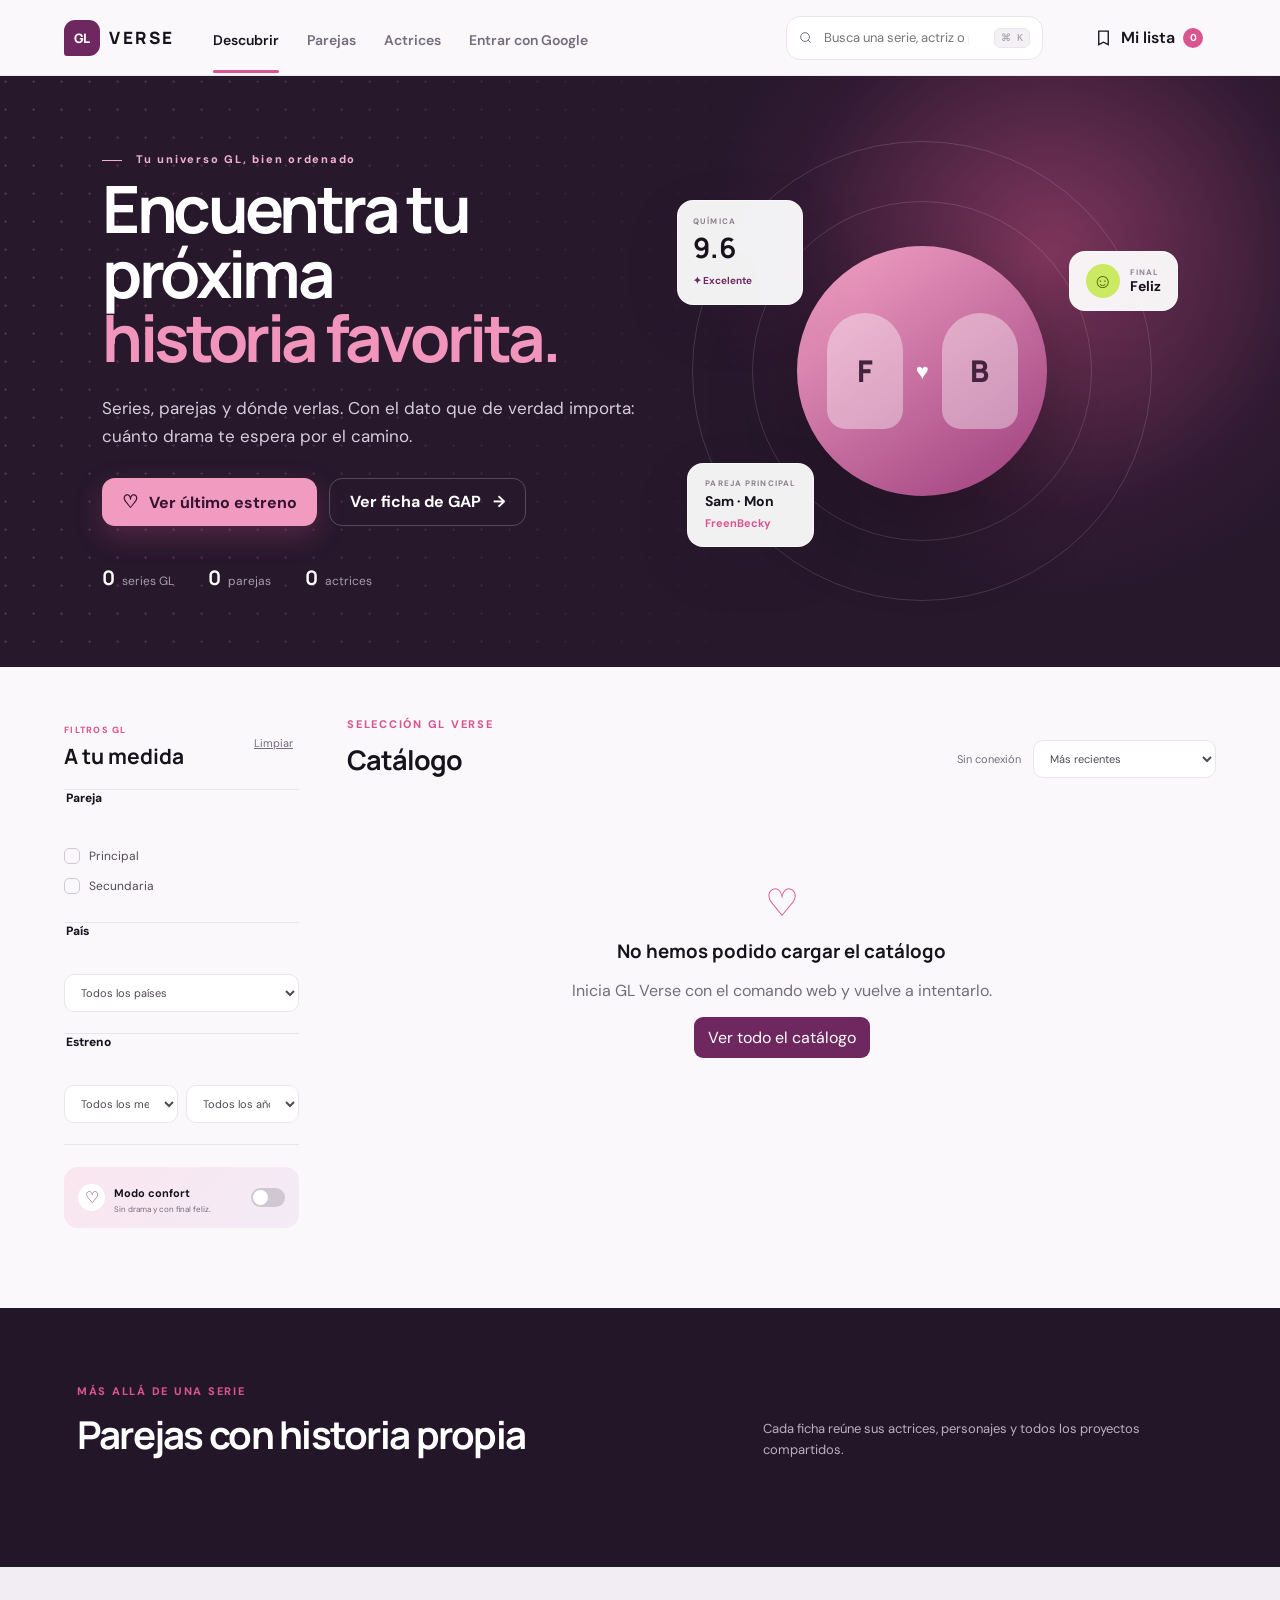
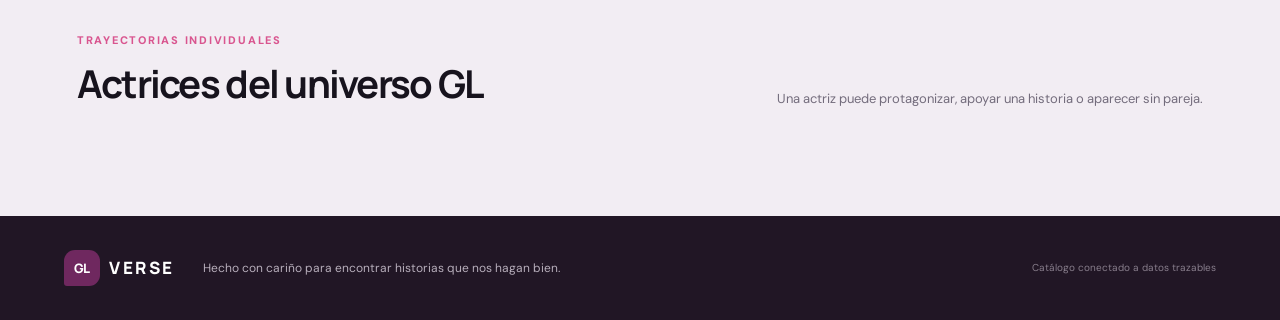
==== commit 67e1ffd7: "Replace local auth with Google roles" ====
--- a/web/index.html
+++ b/web/index.html
@@ -20,7 +20,8 @@
         <a class="active" href="#discover">Descubrir</a>
         <a href="#couples">Parejas</a>
         <a href="#actresses">Actrices</a>
-        <a href="/admin.html">Admin</a>
+        <a id="admin-link" href="/admin.html" hidden>Admin</a>
+        <a id="login-link" href="/api/auth/google/start?next=/">Entrar con Google</a>
       </nav>
       <label class="search" for="search-input">
         <svg viewBox="0 0 24 24" aria-hidden="true"><path d="m21 21-4.35-4.35m2.35-5.65a8 8 0 1 1-16 0 8 8 0 0 1 16 0Z" /></svg>
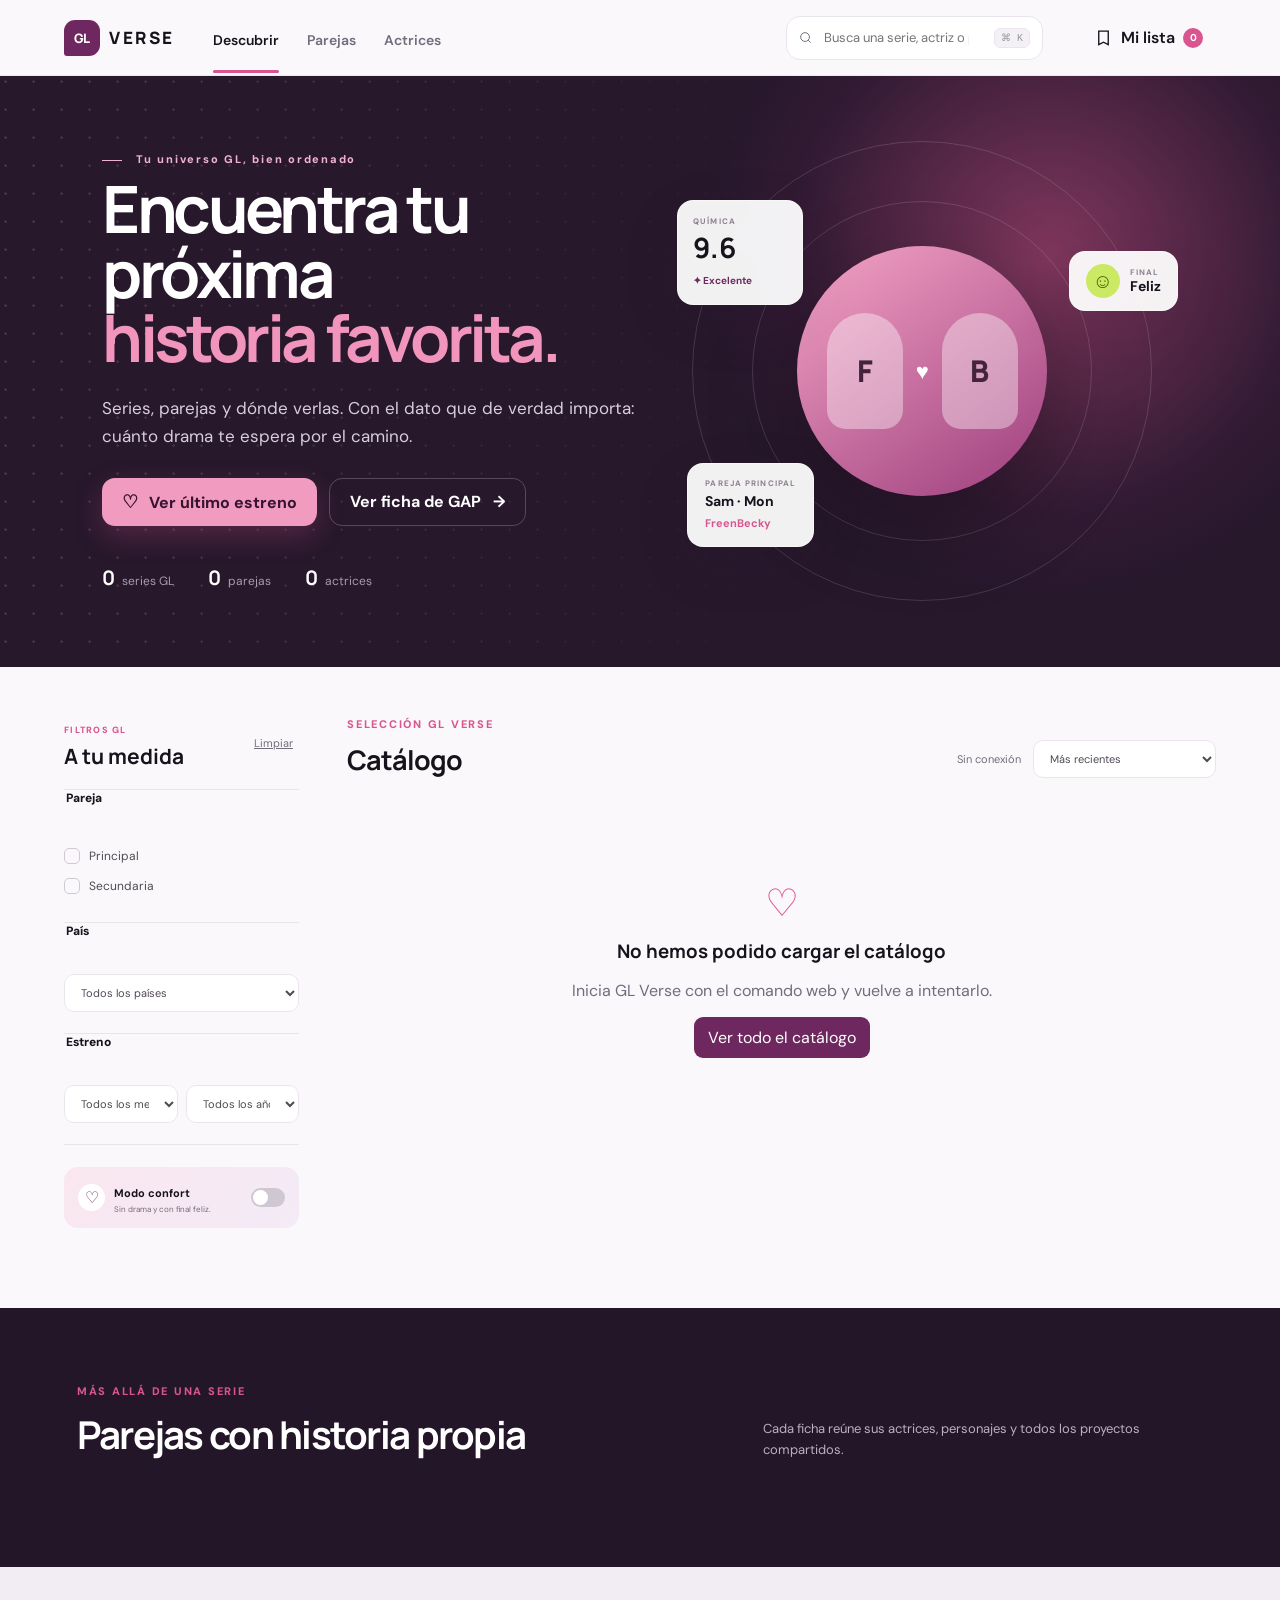
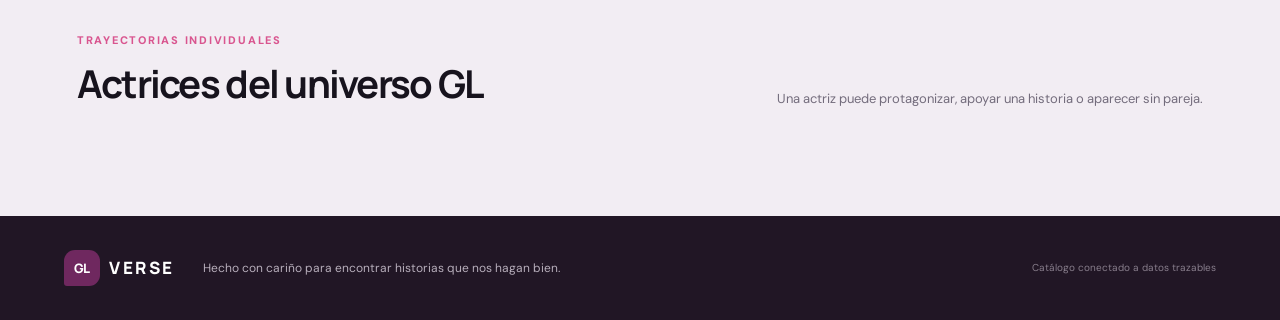
==== commit 70ef24bb: "Simplify Google sign-in" ====
--- a/web/index.html
+++ b/web/index.html
@@ -21,7 +21,7 @@
         <a href="#couples">Parejas</a>
         <a href="#actresses">Actrices</a>
         <a id="admin-link" href="/admin.html" hidden>Admin</a>
-        <a id="login-link" href="/api/auth/google/start?next=/">Entrar con Google</a>
+        <span id="google-login"></span>
       </nav>
       <label class="search" for="search-input">
         <svg viewBox="0 0 24 24" aria-hidden="true"><path d="m21 21-4.35-4.35m2.35-5.65a8 8 0 1 1-16 0 8 8 0 0 1 16 0Z" /></svg>
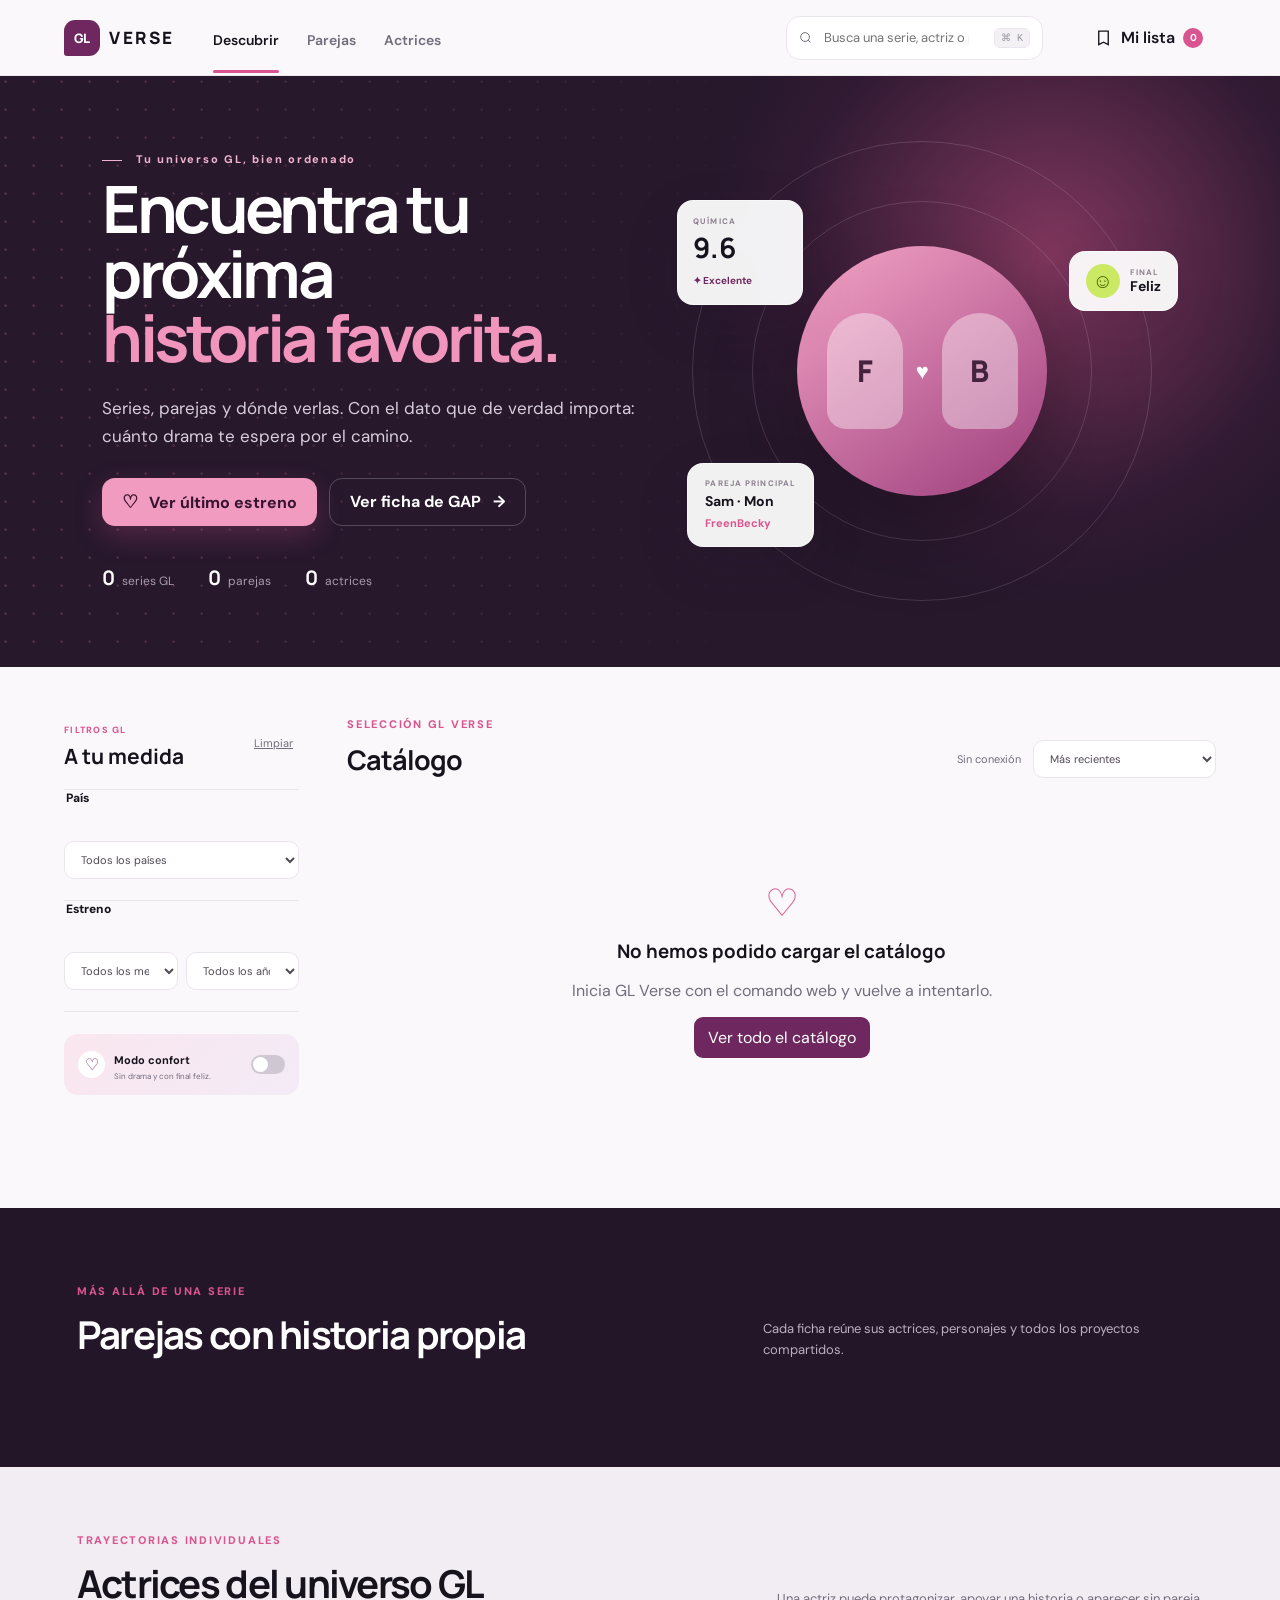
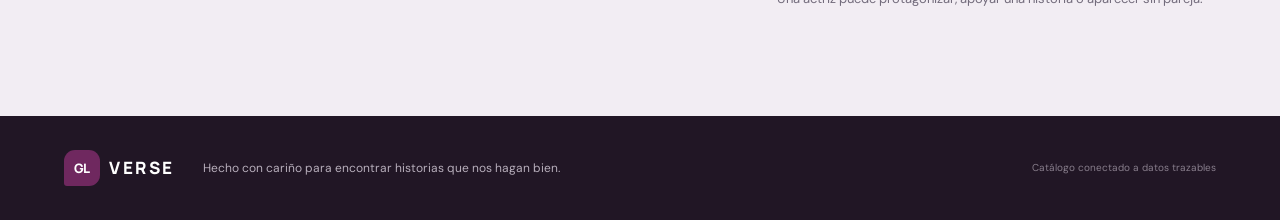
==== commit ccad84ac: "Fix catalog provider filters" ====
--- a/web/index.html
+++ b/web/index.html
@@ -89,11 +89,6 @@
             <label class="check-row"><input type="checkbox" name="ending" value="sad" /><span class="fake-check"></span><span>Final triste o trágico</span><b>☂</b></label>
           </fieldset>
           <fieldset>
-            <legend>Pareja</legend>
-            <label class="check-row"><input type="checkbox" name="pairing" value="main" /><span class="fake-check"></span><span>Principal</span></label>
-            <label class="check-row"><input type="checkbox" name="pairing" value="supporting" /><span class="fake-check"></span><span>Secundaria</span></label>
-          </fieldset>
-          <fieldset>
             <legend>País</legend>
             <select id="country-filter"><option value="">Todos los países</option><option>Tailandia</option><option>Corea del Sur</option><option>Japón</option><option>Taiwán</option></select>
           </fieldset>
@@ -143,6 +138,7 @@
       <p>Hecho con cariño para encontrar historias que nos hagan bien.</p>
       <span>Catálogo conectado a datos trazables</span>
     </footer>
-    <script src="app.js"></script>
+    <script src="catalog-filters.js?v=20260811-1"></script>
+    <script src="app.js?v=20260811-6"></script>
   </body>
 </html>
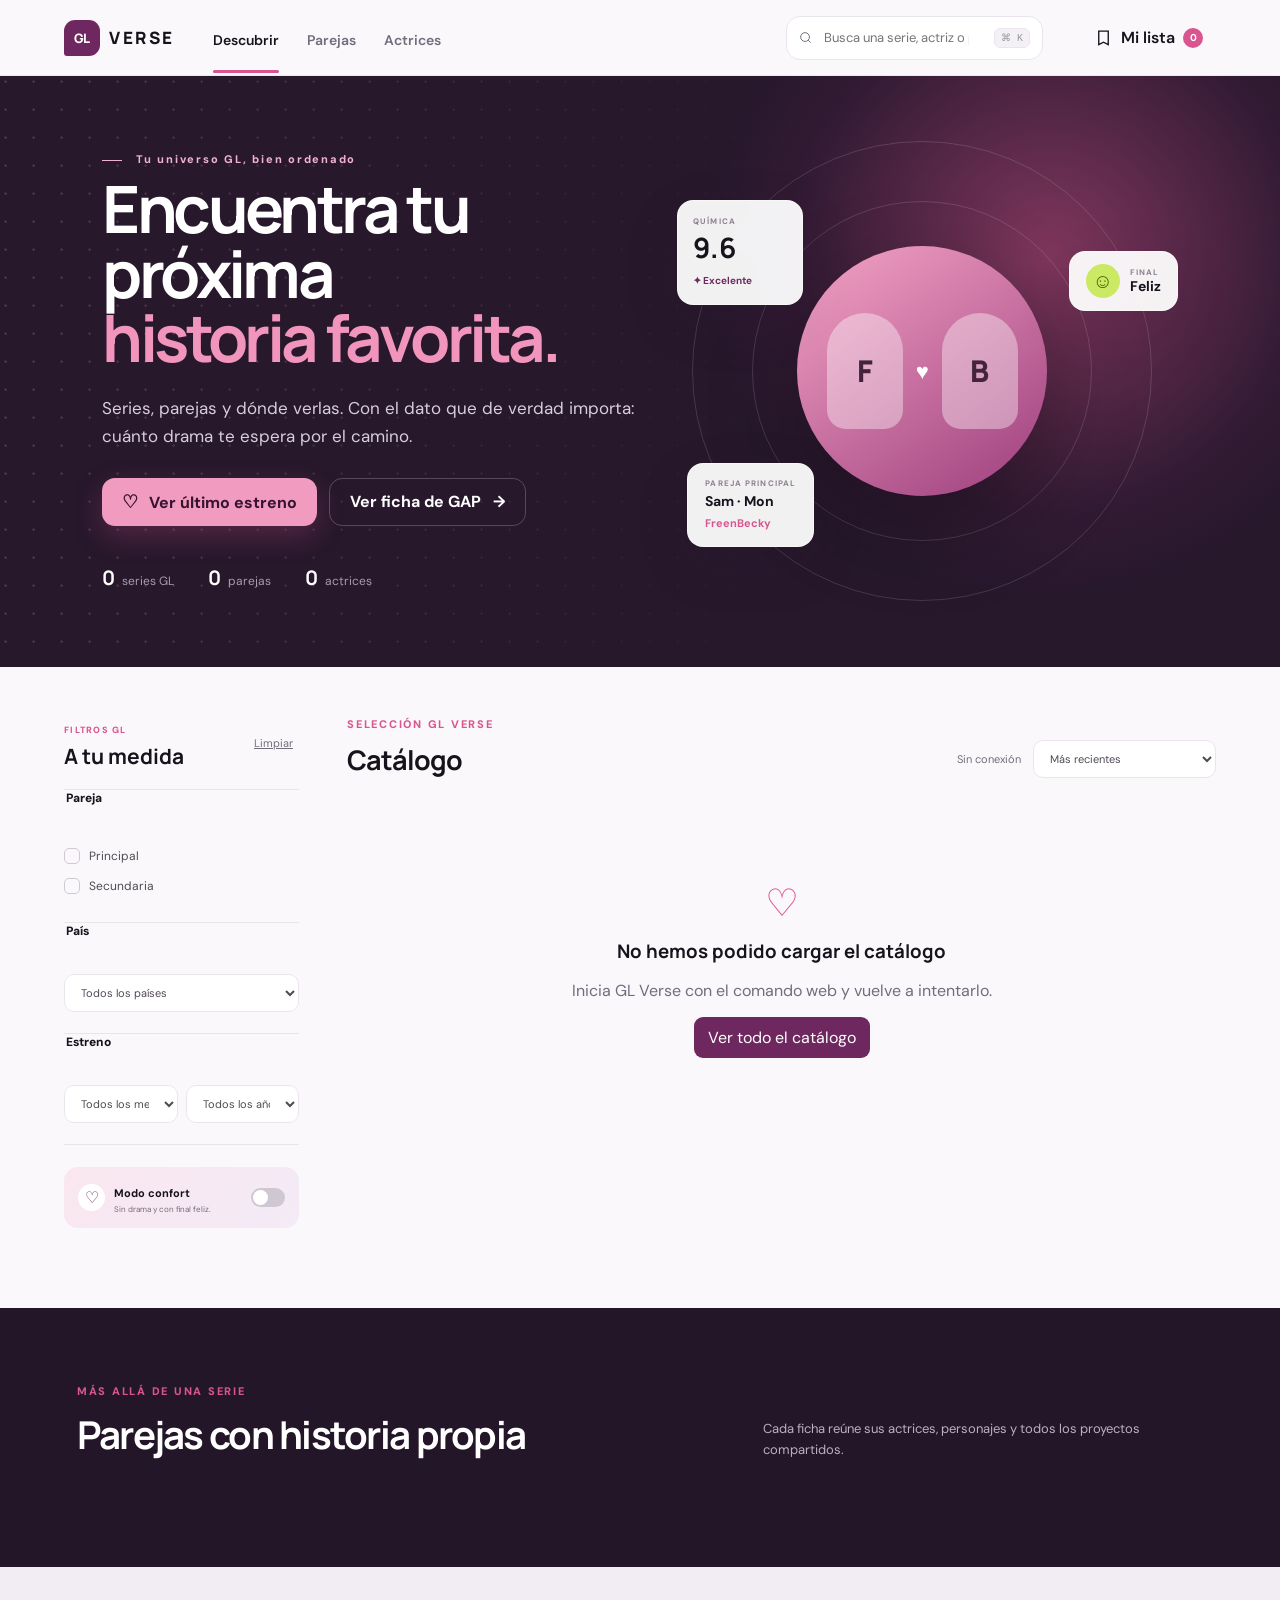
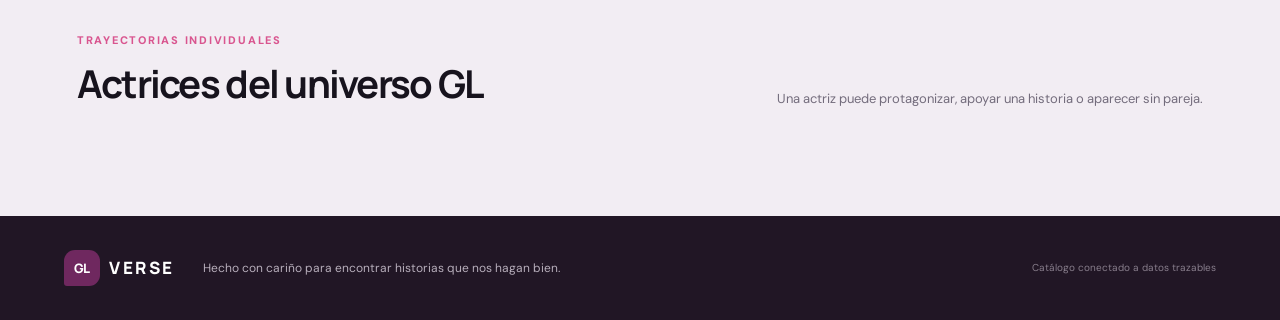
==== commit a1962ce7: "Add personal series tracking" ====
--- a/web/index.html
+++ b/web/index.html
@@ -89,6 +89,11 @@
             <label class="check-row"><input type="checkbox" name="ending" value="sad" /><span class="fake-check"></span><span>Final triste o trágico</span><b>☂</b></label>
           </fieldset>
           <fieldset>
+            <legend>Pareja</legend>
+            <label class="check-row"><input type="checkbox" name="pairing" value="main" /><span class="fake-check"></span><span>Principal</span></label>
+            <label class="check-row"><input type="checkbox" name="pairing" value="supporting" /><span class="fake-check"></span><span>Secundaria</span></label>
+          </fieldset>
+          <fieldset>
             <legend>País</legend>
             <select id="country-filter"><option value="">Todos los países</option><option>Tailandia</option><option>Corea del Sur</option><option>Japón</option><option>Taiwán</option></select>
           </fieldset>
@@ -133,12 +138,22 @@
       <div id="detail-content"></div>
     </dialog>
 
+    <dialog class="watchlist-dialog" id="watchlist-dialog">
+      <button class="dialog-close" type="button" aria-label="Cerrar mi lista">×</button>
+      <div class="watchlist-shell">
+        <p class="eyebrow">TU ESPACIO PERSONAL</p>
+        <h2>Mi lista</h2>
+        <p class="watchlist-intro">Organiza lo que quieres ver, continúa por donde ibas y guarda tus valoraciones.</p>
+        <div class="watchlist-tabs" id="watchlist-tabs" role="group" aria-label="Filtrar mi lista"></div>
+        <div class="watchlist-grid" id="watchlist-grid"></div>
+      </div>
+    </dialog>
+
     <footer>
       <a class="brand" href="#"><span class="brand-mark">GL</span><span>VERSE</span></a>
       <p>Hecho con cariño para encontrar historias que nos hagan bien.</p>
       <span>Catálogo conectado a datos trazables</span>
     </footer>
-    <script src="catalog-filters.js?v=20260811-1"></script>
-    <script src="app.js?v=20260811-6"></script>
+    <script src="app.js?v=20260812-1"></script>
   </body>
 </html>
--- a/web/styles.css
+++ b/web/styles.css
@@ -283,6 +283,49 @@
 .compact-pair strong { font-family: Manrope; font-size: 11px; }
 .compact-pair em { color: var(--plum); font-size: 8px; font-style: normal; }
 
+.personal-card { margin-top: 22px; padding: 20px; background: linear-gradient(145deg,#fbf4f8,#f5edf4); border: 1px solid #eadbe6; border-radius: 18px; }
+.personal-card.signed-out strong, .personal-card.signed-out p { display: block; margin: 7px 0 0; }
+.personal-card.signed-out p { color: var(--muted); font-size: 12px; }
+.personal-heading { margin-bottom: 16px; display: flex; align-items: start; justify-content: space-between; gap: 16px; }
+.personal-heading h3 { margin: 2px 0 0; font-family: Manrope; font-size: 21px; }
+.personal-heading > span { color: var(--muted); font-size: 10px; }
+.personal-card form { display: grid; grid-template-columns: repeat(2,minmax(0,1fr)); gap: 13px; }
+.personal-card label { display: grid; gap: 6px; color: var(--muted); font-size: 10px; font-weight: 700; text-transform: uppercase; }
+.personal-card input, .personal-card select, .personal-card textarea { width: 100%; padding: 10px 11px; color: var(--ink); background: white; border: 1px solid #ddced9; border-radius: 10px; font: inherit; font-size: 12px; text-transform: none; }
+.personal-card textarea { resize: vertical; }
+.episode-input { display: grid; grid-template-columns: 1fr auto; align-items: center; gap: 8px; }
+.episode-input small, .review-field > small { color: var(--muted); font-size: 9px; font-weight: 400; text-transform: none; }
+.review-field { grid-column: 1 / -1; }
+.personal-actions { grid-column: 1 / -1; display: flex; align-items: center; gap: 10px; flex-wrap: wrap; }
+.personal-actions .primary-button { min-height: 40px; padding: 0 16px; }
+.danger-button { padding: 9px 12px; color: #993d56; background: transparent; border: 1px solid #d9aebb; border-radius: 10px; }
+.personal-feedback { color: var(--plum); font-size: 11px; }
+.personal-status { display: inline-flex; margin-top: 7px; padding: 4px 7px; color: var(--plum); background: #f7eaf2; border-radius: 99px; font-size: 9px; font-weight: 700; }
+
+.watchlist-dialog { width: min(760px,calc(100% - 30px)); max-height: calc(100vh - 32px); padding: 0; color: var(--ink); background: white; border: 0; border-radius: 24px; box-shadow: 0 35px 100px rgba(16,7,18,.4); }
+.watchlist-dialog::backdrop { background: rgba(21,12,23,.66); backdrop-filter: blur(6px); }
+.watchlist-dialog .dialog-close { color: var(--ink); background: #f3ebf1; }
+.watchlist-shell { padding: 38px; }
+.watchlist-shell h2 { margin: 5px 0; font-family: Manrope; font-size: 38px; }
+.watchlist-intro { margin: 0 0 24px; color: var(--muted); }
+.watchlist-tabs { margin-bottom: 18px; display: flex; gap: 7px; overflow-x: auto; }
+.watchlist-tabs button { flex: 0 0 auto; padding: 8px 10px; color: var(--muted); background: #f7f2f6; border: 1px solid transparent; border-radius: 99px; font-size: 10px; font-weight: 700; }
+.watchlist-tabs button.active { color: var(--plum); background: white; border-color: #cfaec6; }
+.watchlist-tabs span { margin-left: 5px; color: var(--pink); }
+.watchlist-grid { display: grid; gap: 8px; }
+.watchlist-row { width: 100%; padding: 10px; display: grid; grid-template-columns: 54px 1fr auto; align-items: center; gap: 12px; text-align: left; color: var(--ink); background: white; border: 1px solid var(--line); border-radius: 13px; }
+.watchlist-row:hover { background: #fcf8fa; border-color: #d6b9cc; }
+.watchlist-cover { width: 54px; height: 70px; display: grid; place-items: center; overflow: hidden; color: white; background: linear-gradient(145deg,var(--plum),var(--pink)); border-radius: 8px; font-weight: 800; }
+.watchlist-cover img { width: 100%; height: 100%; object-fit: cover; }
+.watchlist-row small, .watchlist-row strong, .watchlist-row em { display: block; }
+.watchlist-row small { color: var(--pink); font-size: 9px; font-weight: 800; text-transform: uppercase; }
+.watchlist-row strong { margin: 3px 0; font-family: Manrope; font-size: 15px; }
+.watchlist-row em { color: var(--muted); font-size: 10px; font-style: normal; }
+.watchlist-row b { color: var(--plum); font-size: 10px; }
+.watchlist-empty { padding: 45px 20px; text-align: center; background: #faf6f9; border-radius: 14px; }
+.watchlist-empty strong { font-family: Manrope; }
+.watchlist-empty p { margin: 7px auto 0; max-width: 420px; color: var(--muted); font-size: 12px; }
+
 footer { padding: 34px clamp(24px, 5vw, 76px); display: flex; align-items: center; gap: 28px; background: #211625; color: white; }
 footer .brand { color: white; }
 footer p { margin: 0; color: #b7aebb; font-size: 12px; }
@@ -333,6 +376,12 @@
   .score-strip span:nth-child(2) { border-right: 0; }
   .score-strip span:nth-child(-n+2) { border-bottom: 1px solid var(--line); }
   .relation-grid, .member-grid, .compact-pair-grid { grid-template-columns: 1fr; }
+  .personal-card form { grid-template-columns: 1fr; }
+  .review-field, .personal-actions { grid-column: 1; }
+  .watchlist-shell { padding: 30px 18px; }
+  .watchlist-row { grid-template-columns: 46px 1fr; }
+  .watchlist-cover { width: 46px; height: 60px; }
+  .watchlist-row b { grid-column: 2; }
   .cast-row, .history-row { grid-template-columns: auto 1fr; }
   .cast-row em, .history-row em { grid-column: 2; }
   footer { align-items: flex-start; flex-direction: column; }
